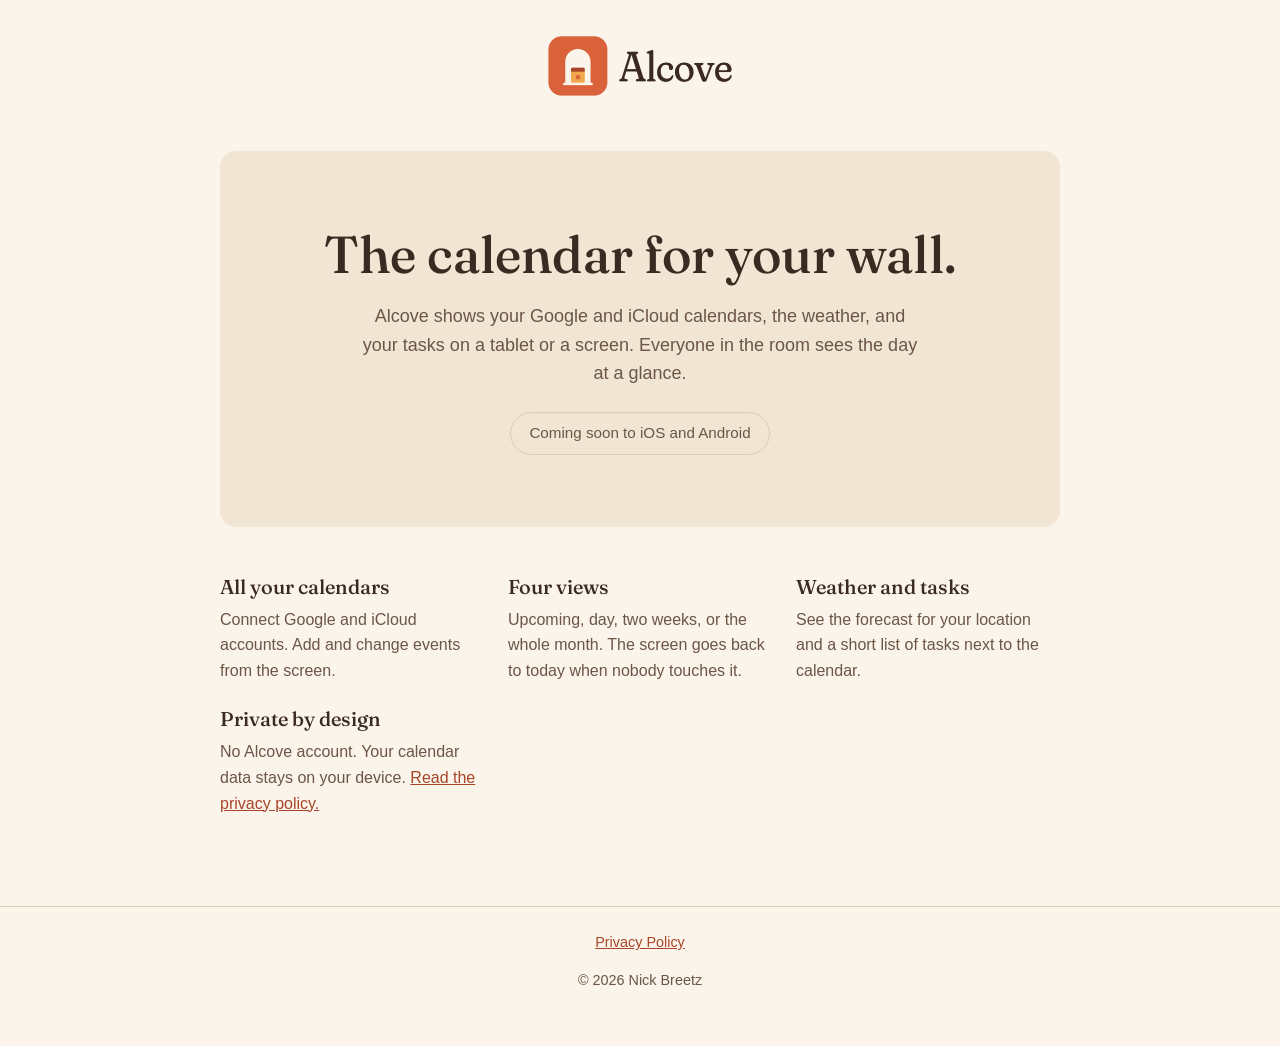
==== index.html @ ea09def9 "Add the Alcove website with the privacy policy Co-Authored-By: Claude Sonnet 5.5 <noreply@anthropic." ====
<!DOCTYPE html>
<html lang="en-US">
<head>
<meta charset="UTF-8" />
<meta name="viewport" content="width=device-width, initial-scale=1" />
<title>Alcove &#8211; The calendar for your wall</title>
<meta name="description" content="Alcove shows your Google and iCloud calendars, the weather, and your tasks on a tablet or screen on your wall." />
<link rel="icon" href="assets/favicon-32.png" sizes="32x32" />
<link rel="apple-touch-icon" href="assets/apple-touch-icon.png" />
<link rel="stylesheet" href="style.css" />
</head>
<body>
<header>
  <a href="/">
    <img class="logo logo-light" src="assets/logo.png" alt="Alcove" />
    <img class="logo logo-dark" src="assets/logo-dark.png" alt="Alcove" />
  </a>
</header>

<main>
  <section class="hero">
    <h1>The calendar for your wall.</h1>
    <p>Alcove shows your Google and iCloud calendars, the weather, and your tasks on a tablet or a screen. Everyone in the room sees the day at a glance.</p>
    <span class="soon">Coming soon to iOS and Android</span>
  </section>

  <section class="features">
    <div>
      <h2>All your calendars</h2>
      <p>Connect Google and iCloud accounts. Add and change events from the screen.</p>
    </div>
    <div>
      <h2>Four views</h2>
      <p>Upcoming, day, two weeks, or the whole month. The screen goes back to today when nobody touches it.</p>
    </div>
    <div>
      <h2>Weather and tasks</h2>
      <p>See the forecast for your location and a short list of tasks next to the calendar.</p>
    </div>
    <div>
      <h2>Private by design</h2>
      <p>No Alcove account. Your calendar data stays on your device. <a href="privacy.html">Read the privacy policy.</a></p>
    </div>
  </section>
</main>

<footer>
  <a href="privacy.html">Privacy Policy</a>
  <p>&copy; 2026 Nick Breetz</p>
</footer>
</body>
</html>
---- style.css ----
@font-face {
  font-family: 'Fraunces';
  src: url('fonts/Fraunces-Variable.ttf') format('truetype');
  font-weight: 100 900;
  font-display: swap;
}

:root {
  --bg: #fbf4ea;
  --surface: #f1e5d3;
  --text: #3a2a22;
  --muted: #6b5648;
  --link: #a8452a;
  --ember: #d9623b;
  --line: #dccbb5;
  --max-width: 880px;
}

@media (prefers-color-scheme: dark) {
  :root {
    --bg: #1b1613;
    --surface: #271f1b;
    --text: #f1e5d3;
    --muted: #cdbcaa;
    --link: #f2a94e;
    --line: #4a3d35;
  }
}

* {
  box-sizing: border-box;
}

body {
  margin: 0;
  background: var(--bg);
  color: var(--text);
  font-family: -apple-system, BlinkMacSystemFont, 'Segoe UI', Roboto, sans-serif;
  line-height: 1.6;
}

h1,
h2,
h3 {
  font-family: 'Fraunces', Georgia, serif;
  font-weight: 500;
  line-height: 1.2;
}

a {
  color: var(--link);
}

header {
  padding: 28px 20px 0;
  text-align: center;
}

.logo {
  width: 200px;
  height: auto;
}

.logo-dark {
  display: none;
}

@media (prefers-color-scheme: dark) {
  .logo-light {
    display: none;
  }
  .logo-dark {
    display: inline;
  }
}

main {
  max-width: var(--max-width);
  margin: 0 auto;
  padding: 40px 20px 10vh;
}

.hero {
  background: var(--surface);
  border-radius: 16px;
  padding: 8vh 24px;
  text-align: center;
}

.hero h1 {
  font-size: clamp(2rem, 6vw, 3.25rem);
  margin: 0 0 16px;
}

.hero p {
  max-width: 560px;
  margin: 0 auto;
  color: var(--muted);
  font-size: 1.125rem;
}

.soon {
  display: inline-block;
  margin-top: 24px;
  padding: 8px 18px;
  border: 1px solid var(--line);
  border-radius: 999px;
  color: var(--muted);
  font-size: 0.95rem;
}

.features {
  display: grid;
  grid-template-columns: repeat(auto-fit, minmax(240px, 1fr));
  gap: 24px;
  margin-top: 48px;
}

.features h2 {
  font-size: 1.25rem;
  margin: 0 0 8px;
}

.features p {
  margin: 0;
  color: var(--muted);
}

.policy {
  max-width: 720px;
}

.policy h1 {
  font-size: 2.25rem;
}

.policy h2 {
  font-size: 1.4rem;
  margin-top: 2.2em;
}

.policy .updated {
  color: var(--muted);
}

footer {
  border-top: 1px solid var(--line);
  padding: 24px 20px 40px;
  text-align: center;
  color: var(--muted);
  font-size: 0.9rem;
}

footer a {
  margin: 0 8px;
}
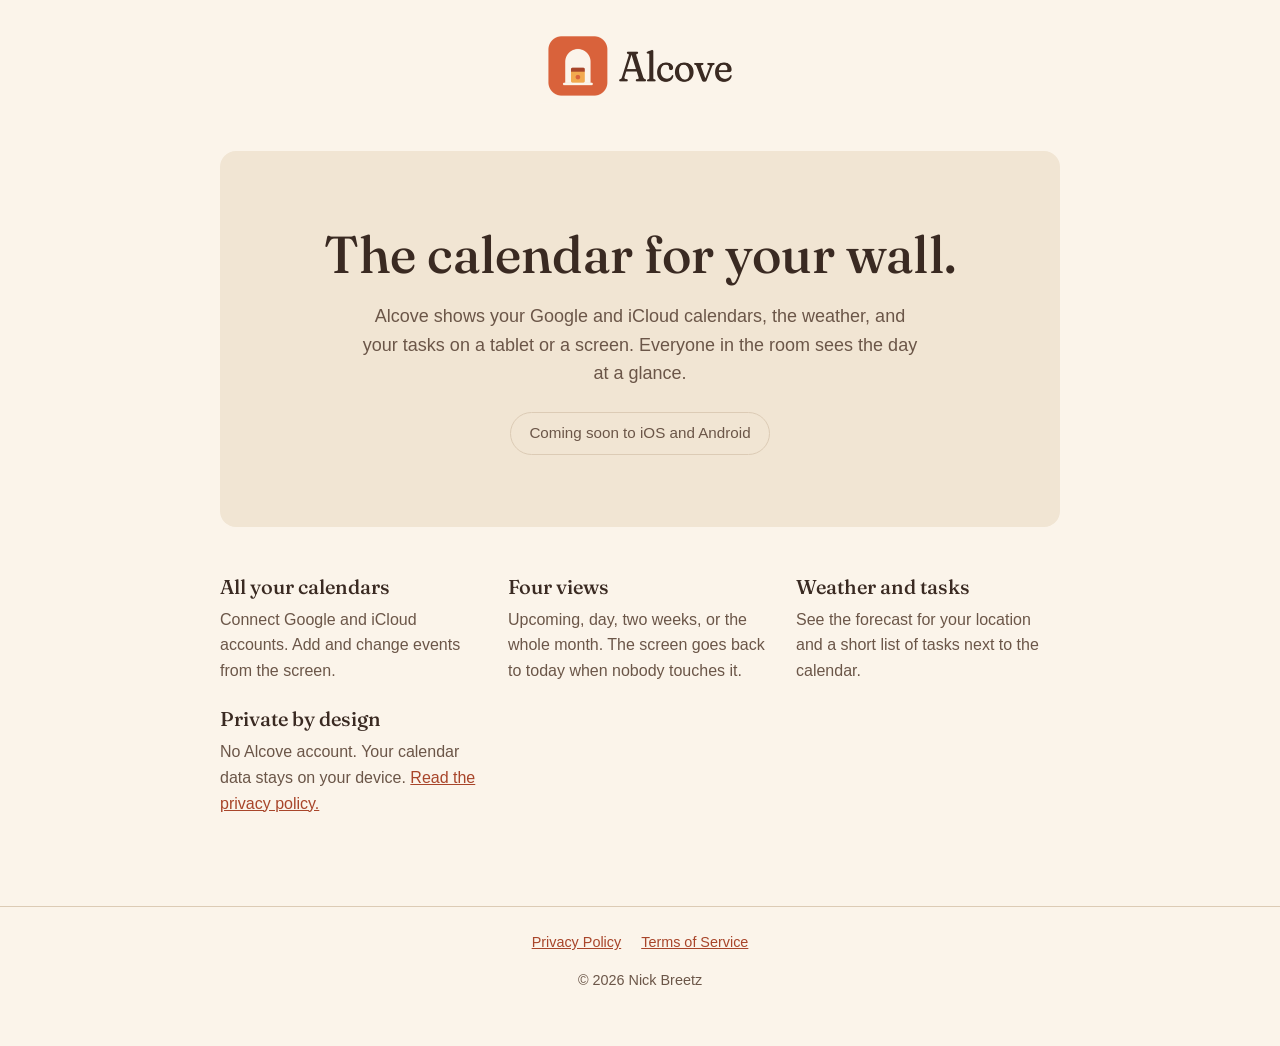
==== commit 81da0f8f: "Add the terms of service Co-Authored-By: Claude Sonnet 5.5 <noreply@anthropic.com>" ====
--- a/index.html
+++ b/index.html
@@ -46,6 +46,7 @@
 
 <footer>
   <a href="privacy.html">Privacy Policy</a>
+  <a href="terms.html">Terms of Service</a>
   <p>&copy; 2026 Nick Breetz</p>
 </footer>
 </body>
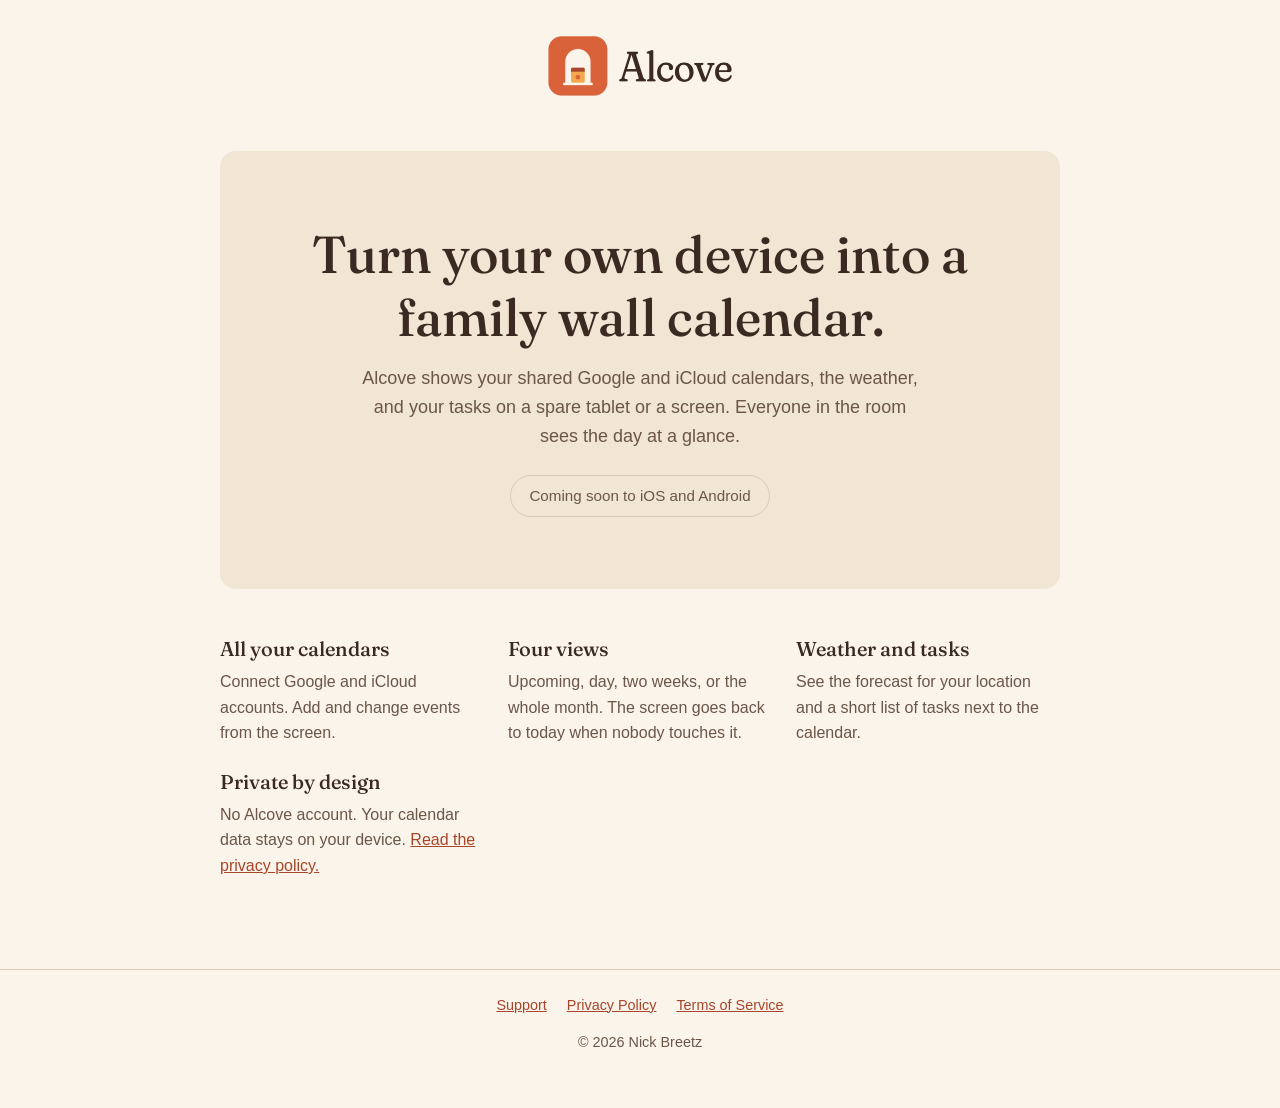
==== commit 067b72fc: "Add the support link and the new headline to the home page Co-Authored-By: Claude Sonnet 5.5 <norepl" ====
--- a/index.html
+++ b/index.html
@@ -3,8 +3,8 @@
 <head>
 <meta charset="UTF-8" />
 <meta name="viewport" content="width=device-width, initial-scale=1" />
-<title>Alcove &#8211; The calendar for your wall</title>
-<meta name="description" content="Alcove shows your Google and iCloud calendars, the weather, and your tasks on a tablet or screen on your wall." />
+<title>Alcove &#8211; Turn your own device into a family wall calendar</title>
+<meta name="description" content="Turn your own device into a family wall calendar. Alcove shows your shared Google and iCloud calendars, the weather, and your tasks on a tablet or a screen." />
 <link rel="icon" href="assets/favicon-32.png" sizes="32x32" />
 <link rel="apple-touch-icon" href="assets/apple-touch-icon.png" />
 <link rel="stylesheet" href="style.css" />
@@ -19,8 +19,8 @@
 
 <main>
   <section class="hero">
-    <h1>The calendar for your wall.</h1>
-    <p>Alcove shows your Google and iCloud calendars, the weather, and your tasks on a tablet or a screen. Everyone in the room sees the day at a glance.</p>
+    <h1>Turn your own device into a family wall calendar.</h1>
+    <p>Alcove shows your shared Google and iCloud calendars, the weather, and your tasks on a spare tablet or a screen. Everyone in the room sees the day at a glance.</p>
     <span class="soon">Coming soon to iOS and Android</span>
   </section>
 
@@ -45,6 +45,7 @@
 </main>
 
 <footer>
+  <a href="support.html">Support</a>
   <a href="privacy.html">Privacy Policy</a>
   <a href="terms.html">Terms of Service</a>
   <p>&copy; 2026 Nick Breetz</p>
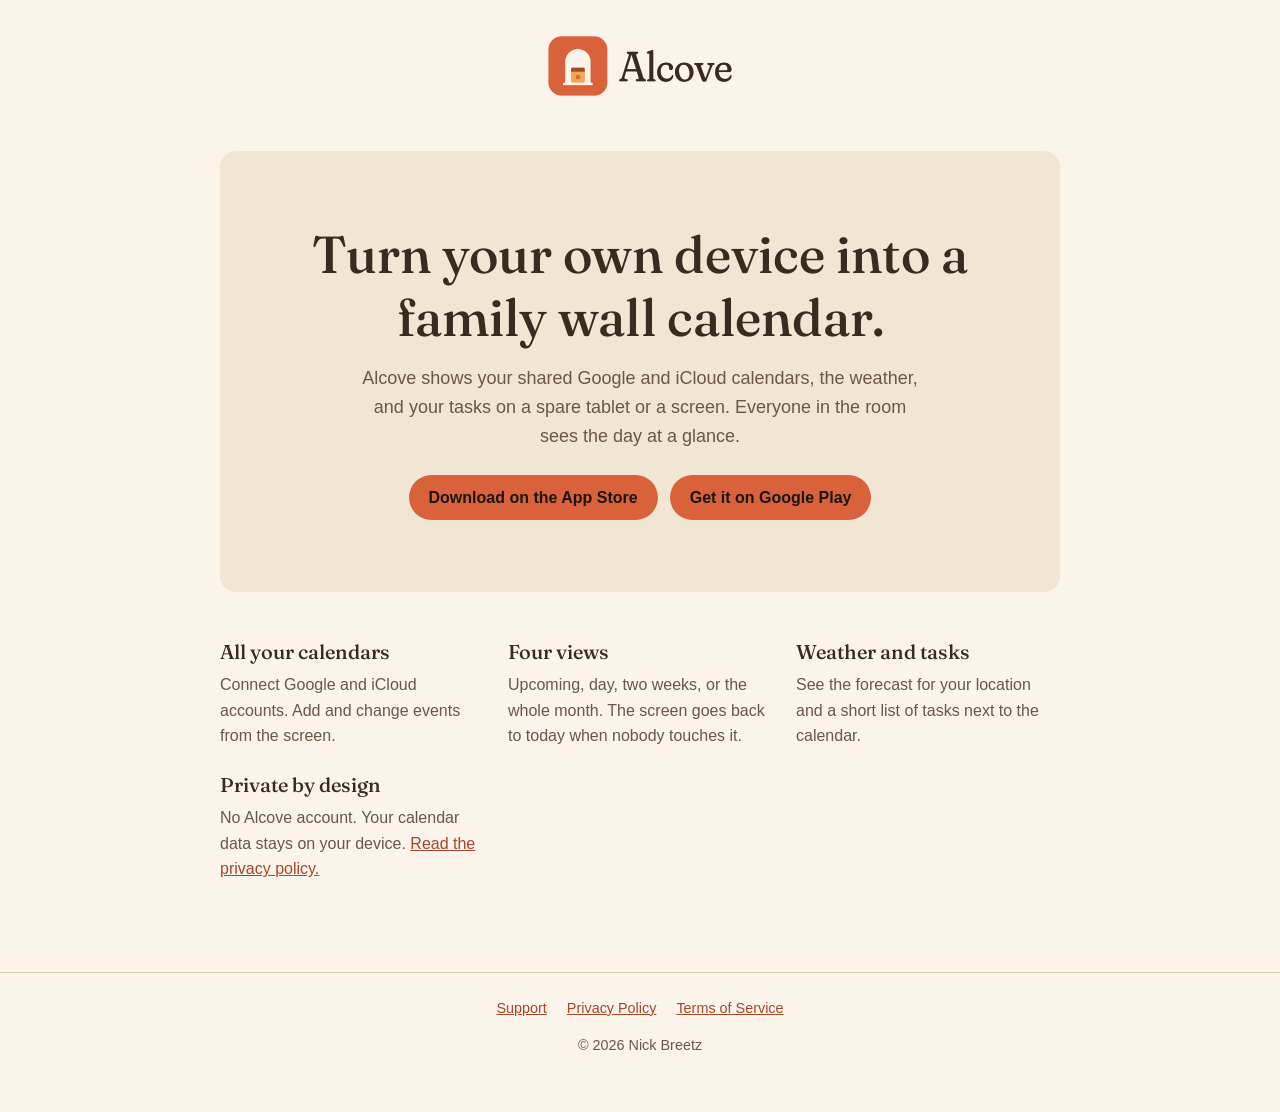
==== commit 3be38732: "Add the app store links to the home page Co-Authored-By: Claude Sonnet 5.5 <noreply@anthropic.com>" ====
--- a/index.html
+++ b/index.html
@@ -21,7 +21,10 @@
   <section class="hero">
     <h1>Turn your own device into a family wall calendar.</h1>
     <p>Alcove shows your shared Google and iCloud calendars, the weather, and your tasks on a spare tablet or a screen. Everyone in the room sees the day at a glance.</p>
-    <span class="soon">Coming soon to iOS and Android</span>
+    <p class="stores">
+      <a href="https://apps.apple.com/app/id6822089482">Download on the App Store</a>
+      <a href="https://play.google.com/store/apps/details?id=com.breetz.alcove">Get it on Google Play</a>
+    </p>
   </section>
 
   <section class="features">
--- a/style.css
+++ b/style.css
@@ -109,6 +109,28 @@
   font-size: 0.95rem;
 }
 
+.hero .stores {
+  display: flex;
+  flex-wrap: wrap;
+  justify-content: center;
+  gap: 12px;
+  margin-top: 24px;
+}
+
+.stores a {
+  padding: 10px 20px;
+  border-radius: 999px;
+  background: var(--ember);
+  color: #1b1613;
+  font-size: 1rem;
+  font-weight: 600;
+  text-decoration: none;
+}
+
+.stores a:hover {
+  filter: brightness(1.08);
+}
+
 .features {
   display: grid;
   grid-template-columns: repeat(auto-fit, minmax(240px, 1fr));
